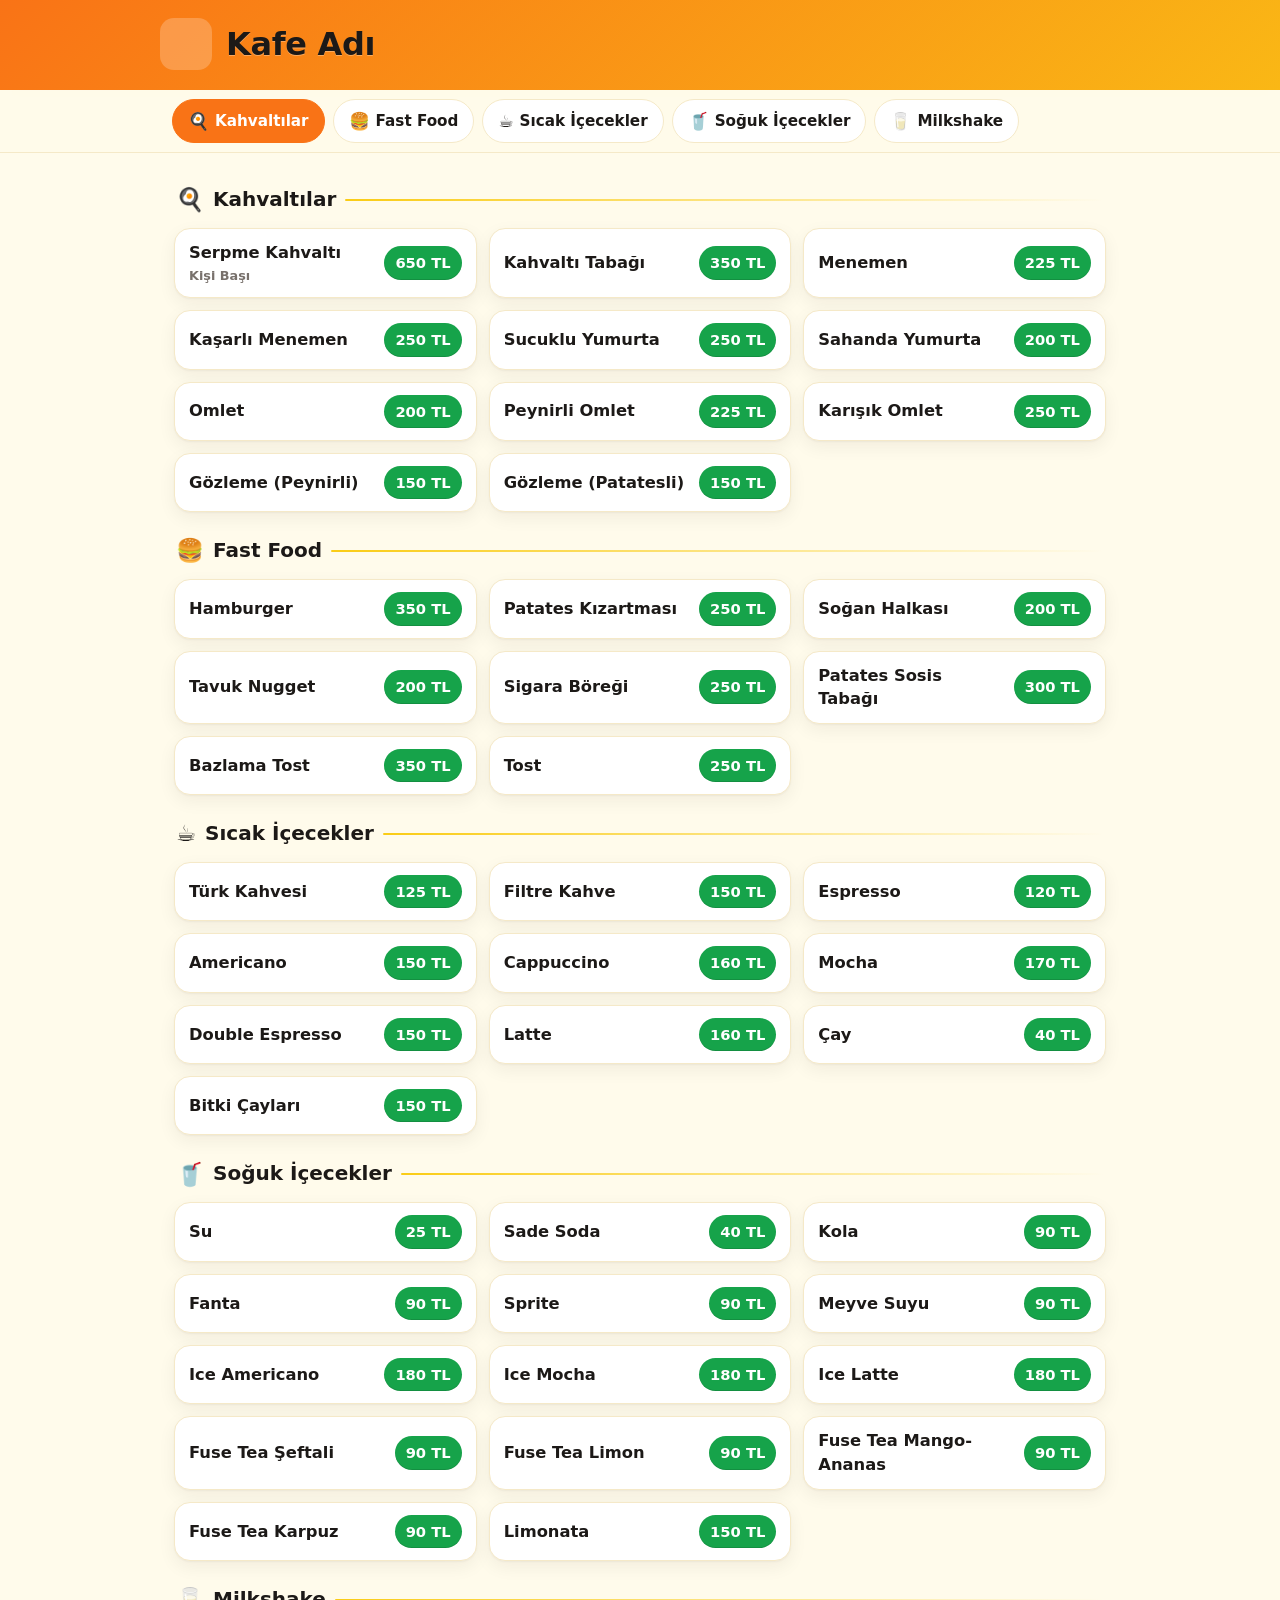
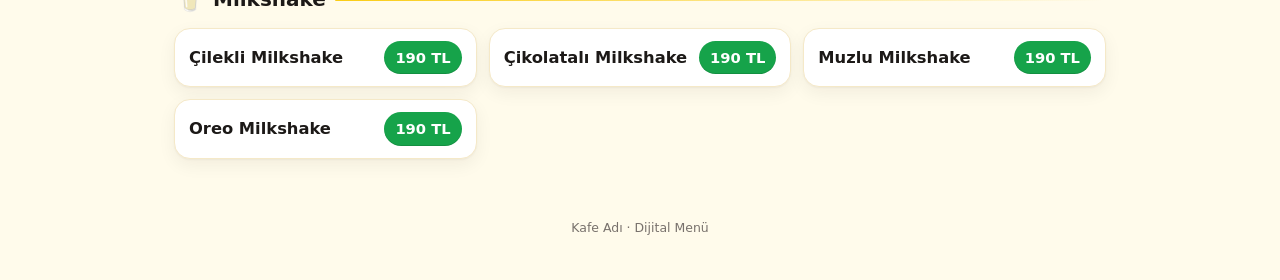
==== index.html @ d63bf1e2 "QR menü: statik müşteri menüsü + GitHub tabanlı admin editör Backend'siz, build'siz, runtime CDN'siz" ====
<!DOCTYPE html>
<html lang="tr">
<head>
  <meta charset="utf-8">
  <meta name="viewport" content="width=device-width, initial-scale=1, viewport-fit=cover">
  <meta name="theme-color" content="#F97316">
  <meta name="description" content="Dijital menü">
  <title>Menü</title>
  <link rel="stylesheet" href="css/style.css">
</head>
<body>
  <header class="site-header">
    <div class="header-inner">
      <div class="logo-box" id="logoBox" hidden></div>
      <h1 class="site-title" id="siteTitle">Menü</h1>
    </div>
  </header>

  <nav class="cat-nav" id="catNavWrap" aria-label="Menü kategorileri" hidden>
    <div class="cat-nav-inner" id="catNav"></div>
  </nav>

  <main class="menu" id="menuRoot">
    <p class="loading" id="loading" role="status" aria-live="polite">Menü yükleniyor…</p>
  </main>

  <div class="state-msg" id="errorState" role="status" aria-live="polite" hidden></div>

  <footer class="site-footer">
    <p id="footerNote"></p>
  </footer>

  <!--
    Çevrimdışı önyükleme (bootstrap) kopyası.
    index.html çift tıkla (file://) açıldığında tarayıcılar yerel menu.json fetch'ini
    güvenlikle engeller; menü yine de bu gömülü veriyle ANINDA render olur.
    Yayınlanan adreste (http/https) menu.js her zaman taze menu.json'ı çekip üzerine yazar,
    bu yüzden müşteri her zaman güncel menüyü görür. Bu blok yalnızca yerel önizleme içindir.
  -->
  <script type="application/json" id="menu-data">
{
  "restaurant": { "name": "Kafe Adı", "currency": "TL" },
  "categories": [
    {
      "id": "kahvaltilar", "name": "Kahvaltılar", "icon": "🍳",
      "items": [
        { "id": "serpme-kahvalti", "name": "Serpme Kahvaltı", "price": 650, "note": "Kişi Başı", "image": null, "available": true },
        { "id": "kahvalti-tabagi", "name": "Kahvaltı Tabağı", "price": 350, "note": "", "image": null, "available": true },
        { "id": "menemen", "name": "Menemen", "price": 225, "note": "", "image": null, "available": true },
        { "id": "kasarli-menemen", "name": "Kaşarlı Menemen", "price": 250, "note": "", "image": null, "available": true },
        { "id": "sucuklu-yumurta", "name": "Sucuklu Yumurta", "price": 250, "note": "", "image": null, "available": true },
        { "id": "sahanda-yumurta", "name": "Sahanda Yumurta", "price": 200, "note": "", "image": null, "available": true },
        { "id": "omlet", "name": "Omlet", "price": 200, "note": "", "image": null, "available": true },
        { "id": "peynirli-omlet", "name": "Peynirli Omlet", "price": 225, "note": "", "image": null, "available": true },
        { "id": "karisik-omlet", "name": "Karışık Omlet", "price": 250, "note": "", "image": null, "available": true },
        { "id": "gozleme-peynirli", "name": "Gözleme (Peynirli)", "price": 150, "note": "", "image": null, "available": true },
        { "id": "gozleme-patatesli", "name": "Gözleme (Patatesli)", "price": 150, "note": "", "image": null, "available": true }
      ]
    },
    {
      "id": "fast-food", "name": "Fast Food", "icon": "🍔",
      "items": [
        { "id": "hamburger", "name": "Hamburger", "price": 350, "note": "", "image": null, "available": true },
        { "id": "patates-kizartmasi", "name": "Patates Kızartması", "price": 250, "note": "", "image": null, "available": true },
        { "id": "sogan-halkasi", "name": "Soğan Halkası", "price": 200, "note": "", "image": null, "available": true },
        { "id": "tavuk-nugget", "name": "Tavuk Nugget", "price": 200, "note": "", "image": null, "available": true },
        { "id": "sigara-boregi", "name": "Sigara Böreği", "price": 250, "note": "", "image": null, "available": true },
        { "id": "patates-sosis-tabagi", "name": "Patates Sosis Tabağı", "price": 300, "note": "", "image": null, "available": true },
        { "id": "bazlama-tost", "name": "Bazlama Tost", "price": 350, "note": "", "image": null, "available": true },
        { "id": "tost", "name": "Tost", "price": 250, "note": "", "image": null, "available": true }
      ]
    },
    {
      "id": "sicak-icecekler", "name": "Sıcak İçecekler", "icon": "☕",
      "items": [
        { "id": "turk-kahvesi", "name": "Türk Kahvesi", "price": 125, "note": "", "image": null, "available": true },
        { "id": "filtre-kahve", "name": "Filtre Kahve", "price": 150, "note": "", "image": null, "available": true },
        { "id": "espresso", "name": "Espresso", "price": 120, "note": "", "image": null, "available": true },
        { "id": "americano", "name": "Americano", "price": 150, "note": "", "image": null, "available": true },
        { "id": "cappuccino", "name": "Cappuccino", "price": 160, "note": "", "image": null, "available": true },
        { "id": "mocha", "name": "Mocha", "price": 170, "note": "", "image": null, "available": true },
        { "id": "double-espresso", "name": "Double Espresso", "price": 150, "note": "", "image": null, "available": true },
        { "id": "latte", "name": "Latte", "price": 160, "note": "", "image": null, "available": true },
        { "id": "cay", "name": "Çay", "price": 40, "note": "", "image": null, "available": true },
        { "id": "bitki-caylari", "name": "Bitki Çayları", "price": 150, "note": "", "image": null, "available": true }
      ]
    },
    {
      "id": "soguk-icecekler", "name": "Soğuk İçecekler", "icon": "🥤",
      "items": [
        { "id": "su", "name": "Su", "price": 25, "note": "", "image": null, "available": true },
        { "id": "sade-soda", "name": "Sade Soda", "price": 40, "note": "", "image": null, "available": true },
        { "id": "kola", "name": "Kola", "price": 90, "note": "", "image": null, "available": true },
        { "id": "fanta", "name": "Fanta", "price": 90, "note": "", "image": null, "available": true },
        { "id": "sprite", "name": "Sprite", "price": 90, "note": "", "image": null, "available": true },
        { "id": "meyve-suyu", "name": "Meyve Suyu", "price": 90, "note": "", "image": null, "available": true },
        { "id": "ice-americano", "name": "Ice Americano", "price": 180, "note": "", "image": null, "available": true },
        { "id": "ice-mocha", "name": "Ice Mocha", "price": 180, "note": "", "image": null, "available": true },
        { "id": "ice-latte", "name": "Ice Latte", "price": 180, "note": "", "image": null, "available": true },
        { "id": "fuse-tea-seftali", "name": "Fuse Tea Şeftali", "price": 90, "note": "", "image": null, "available": true },
        { "id": "fuse-tea-limon", "name": "Fuse Tea Limon", "price": 90, "note": "", "image": null, "available": true },
        { "id": "fuse-tea-mango-ananas", "name": "Fuse Tea Mango-Ananas", "price": 90, "note": "", "image": null, "available": true },
        { "id": "fuse-tea-karpuz", "name": "Fuse Tea Karpuz", "price": 90, "note": "", "image": null, "available": true },
        { "id": "limonata", "name": "Limonata", "price": 150, "note": "", "image": null, "available": true }
      ]
    },
    {
      "id": "milkshake", "name": "Milkshake", "icon": "🥛",
      "items": [
        { "id": "cilekli-milkshake", "name": "Çilekli Milkshake", "price": 190, "note": "", "image": null, "available": true },
        { "id": "cikolatali-milkshake", "name": "Çikolatalı Milkshake", "price": 190, "note": "", "image": null, "available": true },
        { "id": "muzlu-milkshake", "name": "Muzlu Milkshake", "price": 190, "note": "", "image": null, "available": true },
        { "id": "oreo-milkshake", "name": "Oreo Milkshake", "price": 190, "note": "", "image": null, "available": true }
      ]
    }
  ]
}
  </script>

  <!-- type="module" YOK: file:// altında modüller CORS ile bloklanır; klasik script çift tıklamada çalışır. -->
  <script src="js/menu.js"></script>
</body>
</html>
---- css/style.css ----
/* ============================================================
   QR Menü — ortak stiller
   Palet ve fontlar tek yerden (custom property) değiştirilir.
   Müşteri menüsü (index.html) + admin editörü (admin.html)
   ============================================================ */

:root {
  /* Renkler — CLAUDE_DESIGN_BRIEF paletine sadık */
  --bg:        #FFFBEB; /* sıcak kırık beyaz arka plan */
  --surface:   #FFFFFF; /* kart yüzeyi */
  --primary:   #F97316; /* turuncu — başlık/aksan/aktif sekme */
  --primary-d: #EA580C; /* turuncu koyu — hover/aktif */
  --accent:    #FACC15; /* sarı — vurgu, ince detay */
  --price:     #16A34A; /* yeşil — fiyat rozeti */
  --price-d:   #15803D; /* yeşil koyu */
  --text:      #1C1917; /* koyu metin */
  --muted:     #78716C; /* not / ikincil metin */
  --border:    #F5E9C8; /* yumuşak ayraç */

  /* Tipografi — harici font dosyası şart değil; istenirse buradan değişir */
  --font: "Nunito", "Poppins", "Segoe UI", system-ui, -apple-system,
          "Helvetica Neue", Arial, sans-serif;

  /* Ölçüler */
  --maxw: 960px;
  --radius: 16px;
  --radius-sm: 10px;
  --shadow: 0 1px 2px rgba(28, 25, 23, .04), 0 6px 18px rgba(28, 25, 23, .06);
  --nav-h: 60px; /* sticky nav yüksekliği — JS güncelleyebilir */
}

* { box-sizing: border-box; }

html { -webkit-text-size-adjust: 100%; }

body {
  margin: 0;
  font-family: var(--font);
  color: var(--text);
  background: var(--bg);
  line-height: 1.45;
  -webkit-font-smoothing: antialiased;
  text-rendering: optimizeLegibility;
}

img { max-width: 100%; display: block; }

button { font-family: inherit; }

/* ============================================================
   MÜŞTERİ MENÜSÜ (index.html)
   ============================================================ */

/* Header — yumuşak turuncu→sarı gradient */
.site-header {
  background: linear-gradient(135deg, var(--primary) 0%, var(--accent) 130%);
  /* Koyu metin: sarıya kayan gradient üzerinde AA kontrastını sağlar (brief: metni koyu tut). */
  color: var(--text);
  padding: 18px 16px 20px;
}
.header-inner {
  max-width: var(--maxw);
  margin: 0 auto;
  display: flex;
  align-items: center;
  gap: 14px;
}
.logo-box {
  width: 52px;
  height: 52px;
  border-radius: 14px;
  background: rgba(255, 255, 255, .22);
  flex: 0 0 auto;
  overflow: hidden;
  display: grid;
  place-items: center;
}
.logo-box img { width: 100%; height: 100%; object-fit: cover; }
.site-title {
  margin: 0;
  font-size: clamp(1.45rem, 5vw, 2rem);
  font-weight: 800;
  letter-spacing: -.01em;
  text-shadow: 0 1px 0 rgba(255, 255, 255, .3);
}

/* Sticky kategori navigasyonu */
.cat-nav {
  position: sticky;
  top: 0;
  z-index: 20;
  background: rgba(255, 251, 235, .92);
  backdrop-filter: saturate(160%) blur(8px);
  -webkit-backdrop-filter: saturate(160%) blur(8px);
  border-bottom: 1px solid var(--border);
}
.cat-nav-inner {
  max-width: var(--maxw);
  margin: 0 auto;
  display: flex;
  gap: 8px;
  overflow-x: auto;
  scrollbar-width: none;
  padding: 9px 12px;
  scroll-behavior: smooth;
}
.cat-nav-inner::-webkit-scrollbar { display: none; }
.cat-tab {
  flex: 0 0 auto;
  display: inline-flex;
  align-items: center;
  gap: 6px;
  min-height: 44px;            /* dokunma hedefi ≥44px */
  padding: 8px 15px;
  border: 1.5px solid var(--border);
  border-radius: 999px;
  background: var(--surface);
  color: var(--text);
  font-size: .95rem;
  font-weight: 700;
  white-space: nowrap;
  cursor: pointer;
  transition: background .15s ease, color .15s ease, border-color .15s ease;
}
.cat-tab:hover { border-color: var(--primary); }
.cat-tab.active {
  background: var(--primary);
  border-color: var(--primary);
  color: #fff;
}
.cat-tab .tab-icon { font-size: 1.05rem; line-height: 1; }

/* Menü gövdesi */
.menu {
  max-width: var(--maxw);
  margin: 0 auto;
  padding: 8px 14px 40px;
}

.category {
  scroll-margin-top: calc(var(--nav-h) + 8px); /* sticky nav altında kalmasın */
  padding-top: 18px;
}
.category-title {
  display: flex;
  align-items: center;
  gap: 9px;
  margin: 6px 2px 14px;
  font-size: 1.25rem;
  font-weight: 800;
  color: var(--text);
}
.category-title .cat-icon { font-size: 1.4rem; line-height: 1; }
.category-title::after {
  content: "";
  flex: 1;
  height: 2px;
  border-radius: 2px;
  background: linear-gradient(90deg, var(--accent), transparent);
}

/* Ürün grid'i: mobil 1, ≥640 2, ≥1024 3 sütun */
.items-grid {
  display: grid;
  grid-template-columns: 1fr;
  gap: 12px;
}
@media (min-width: 640px) {
  .items-grid { grid-template-columns: repeat(2, 1fr); }
}
@media (min-width: 1024px) {
  .items-grid { grid-template-columns: repeat(3, 1fr); }
}

/* Ürün kartı */
.item-card {
  display: flex;
  align-items: stretch;
  gap: 12px;
  background: var(--surface);
  border: 1px solid var(--border);
  border-radius: var(--radius);
  box-shadow: var(--shadow);
  padding: 12px 14px;
  transition: transform .12s ease, box-shadow .12s ease;
}
@media (hover: hover) {
  .item-card:hover {
    transform: translateY(-2px);
    box-shadow: 0 2px 4px rgba(28, 25, 23, .05), 0 12px 26px rgba(28, 25, 23, .09);
  }
}
.item-thumb {
  flex: 0 0 auto;
  width: 76px;
  height: 76px;
  border-radius: var(--radius-sm);
  object-fit: cover;
  background: var(--border);
  align-self: center;
}
.item-main {
  flex: 1 1 auto;
  min-width: 0;
  display: flex;
  align-items: center;
  justify-content: space-between;
  gap: 10px;
}
.item-text { min-width: 0; }
.item-name {
  margin: 0;
  font-size: 1.02rem;
  font-weight: 700;
  color: var(--text);
  overflow-wrap: anywhere;
}
.item-note {
  margin: 2px 0 0;
  font-size: .8rem;
  color: var(--muted);
  font-weight: 600;
}
.price-badge {
  flex: 0 0 auto;
  align-self: center;
  background: var(--price);
  color: #fff;
  font-weight: 800;
  font-size: .92rem;
  padding: 6px 11px;
  border-radius: 999px;
  white-space: nowrap;
  box-shadow: inset 0 -1px 0 rgba(0, 0, 0, .12);
}

/* Durum mesajları (yükleniyor / hata / boş) */
.loading,
.state-msg {
  max-width: var(--maxw);
  margin: 48px auto;
  padding: 0 24px;
  text-align: center;
  color: var(--muted);
  font-weight: 600;
}
.state-msg {
  font-size: 1.05rem;
}
.state-msg .state-emoji { display: block; font-size: 2.4rem; margin-bottom: 8px; }
.state-msg .retry-btn {
  margin-top: 16px;
  min-height: 44px;
  padding: 0 20px;
  border: none;
  border-radius: 999px;
  background: var(--primary);
  color: #fff;
  font-weight: 700;
  cursor: pointer;
}

.site-footer {
  max-width: var(--maxw);
  margin: 0 auto;
  padding: 8px 16px 30px;
  text-align: center;
  color: var(--muted);
  font-size: .78rem;
}

/* ============================================================
   ADMIN EDİTÖRÜ (admin.html)
   ============================================================ */

body.admin {
  background: #FAFAF8;
}
.admin-header {
  position: sticky;
  top: 0;
  z-index: 30;
  display: flex;
  align-items: center;
  justify-content: space-between;
  gap: 12px;
  padding: 12px 16px;
  background: linear-gradient(135deg, var(--primary) 0%, var(--primary-d) 100%);
  color: #fff;
}
.admin-header h1 { margin: 0; font-size: 1.2rem; font-weight: 800; }
.admin-actions { display: flex; gap: 8px; }

.admin-main {
  max-width: 820px;
  margin: 0 auto;
  padding: 18px 14px 80px;
}

.panel {
  background: var(--surface);
  border: 1px solid #ECECE6;
  border-radius: 14px;
  box-shadow: 0 1px 2px rgba(0, 0, 0, .03);
  padding: 16px;
  margin-bottom: 16px;
}
.panel h2 { margin: 0 0 12px; font-size: 1.05rem; font-weight: 800; }
.panel .hint {
  font-size: .82rem;
  color: var(--muted);
  margin: 6px 0 0;
}
.panel .warn {
  font-size: .82rem;
  color: #92400E;
  background: #FEF3C7;
  border: 1px solid #FDE68A;
  border-radius: 8px;
  padding: 8px 10px;
  margin: 10px 0 0;
}

.field { margin-bottom: 12px; }
.field label {
  display: block;
  font-size: .82rem;
  font-weight: 700;
  color: var(--muted);
  margin-bottom: 5px;
}
.input,
.field input,
.field textarea {
  width: 100%;
  font: inherit;
  color: var(--text);
  background: #fff;
  border: 1.5px solid #E2E0D8;
  border-radius: 9px;
  padding: 9px 11px;
  min-height: 42px;
}
.input:focus,
.field input:focus,
.field textarea:focus {
  outline: none;
  border-color: var(--primary);
  box-shadow: 0 0 0 3px rgba(249, 115, 22, .15);
}
.field-row { display: flex; gap: 10px; flex-wrap: wrap; }
.field-row .field { flex: 1 1 140px; margin-bottom: 0; }

/* Butonlar */
.btn {
  display: inline-flex;
  align-items: center;
  justify-content: center;
  gap: 6px;
  min-height: 44px;
  padding: 0 18px;
  border-radius: 10px;
  border: 1.5px solid transparent;
  font-weight: 700;
  font-size: .95rem;
  cursor: pointer;
  transition: background .15s ease, opacity .15s ease;
}
.btn:disabled { opacity: .55; cursor: not-allowed; }
.btn-primary { background: var(--primary); color: #fff; }
.btn-primary:hover:not(:disabled) { background: var(--primary-d); }
.btn-ghost { background: rgba(255, 255, 255, .18); color: #fff; border-color: rgba(255, 255, 255, .45); }
.btn-ghost:hover:not(:disabled) { background: rgba(255, 255, 255, .3); }
.btn-outline { background: #fff; color: var(--text); border-color: #E2E0D8; }
.btn-outline:hover:not(:disabled) { border-color: var(--primary); color: var(--primary-d); }
.btn-block { width: 100%; }
.btn-sm { min-height: 44px; padding: 0 12px; font-size: .85rem; }
.btn-danger { background: #fff; color: #B91C1C; border-color: #FCA5A5; }
.btn-danger:hover:not(:disabled) { background: #FEF2F2; }

/* Bağlantı durum satırı */
.conn-status {
  font-size: .85rem;
  font-weight: 700;
  margin-top: 10px;
  min-height: 1.2em;
}
.conn-status.ok { color: var(--price-d); }
.conn-status.err { color: #B91C1C; }
.conn-status.info { color: var(--muted); }

/* Restoran satırı */
.restaurant-row .field-row { align-items: flex-end; }

/* Kategori bloğu */
.cat-block {
  background: var(--surface);
  border: 1px solid #ECECE6;
  border-radius: 14px;
  box-shadow: 0 1px 2px rgba(0, 0, 0, .03);
  margin-bottom: 16px;
  overflow: hidden;
}
.cat-head {
  display: flex;
  align-items: center;
  gap: 8px;
  padding: 10px 12px;
  background: #FFF7E6;
  border-bottom: 1px solid var(--border);
}
.cat-head .cat-icon-input {
  width: 52px;
  text-align: center;
  flex: 0 0 auto;
}
.cat-head .cat-name-input { flex: 1 1 auto; font-weight: 700; }
.cat-head .cat-tools { display: flex; gap: 4px; flex: 0 0 auto; }

.icon-btn {
  width: 36px;
  height: 36px;
  display: inline-flex;
  align-items: center;
  justify-content: center;
  border: 1.5px solid #E2E0D8;
  background: #fff;
  border-radius: 8px;
  cursor: pointer;
  font-size: 1rem;
  line-height: 1;
  color: var(--text);
}
.icon-btn:hover { border-color: var(--primary); }
.icon-btn:disabled { opacity: .35; cursor: not-allowed; }
.icon-btn.danger { color: #B91C1C; border-color: #FCA5A5; }

/* Ürün satırı */
.item-list { padding: 6px 10px 12px; }
.item-row {
  display: grid;
  grid-template-columns: auto 56px 1fr auto;
  align-items: center;
  gap: 8px;
  padding: 10px 4px;
  border-bottom: 1px dashed #EFEDE5;
}
.item-row:last-child { border-bottom: none; }
.item-row.unavailable { opacity: .55; }

.item-row .item-fields {
  grid-column: 3 / 4;
  display: flex;
  flex-direction: column;
  gap: 6px;
  min-width: 0;
}
.item-row .name-price { display: flex; gap: 6px; }
.item-row .name-price .name-in { flex: 1 1 auto; min-width: 0; }
.item-row .name-price .price-in { width: 92px; flex: 0 0 auto; }
.item-row .note-in { width: 100%; }
.item-row .row-tools { display: flex; gap: 4px; align-items: center; }

/* Görsel hücresi */
.thumb-cell { width: 56px; flex: 0 0 auto; }
.thumb-cell .thumb-box {
  width: 56px;
  height: 56px;
  padding: 0;                 /* <button> reset */
  font-family: inherit;
  border-radius: 8px;
  border: 1.5px dashed #D6D3CB;
  background: #fff;
  display: grid;
  place-items: center;
  overflow: hidden;
  cursor: pointer;
  color: var(--muted);
  font-size: 1.3rem;
}
.thumb-cell .thumb-box:hover { border-color: var(--primary); }
.thumb-cell .thumb-box:focus-visible {
  outline: none;
  border-color: var(--primary);
  box-shadow: 0 0 0 3px rgba(249, 115, 22, .25);
}
.thumb-cell .thumb-box img { width: 100%; height: 100%; object-fit: cover; }
.thumb-cell .thumb-remove {
  display: block;
  width: 100%;
  margin-top: 3px;
  min-height: 36px;           /* dokunulabilir hedef */
  padding: 4px;
  font-size: .72rem;
  border: none;
  background: none;
  color: #B91C1C;
  cursor: pointer;
}

/* available toggle (switch) */
.switch { position: relative; display: inline-block; width: 40px; height: 24px; flex: 0 0 auto; }
.switch input { opacity: 0; width: 0; height: 0; }
.switch .slider {
  position: absolute;
  inset: 0;
  background: #CBD5C0;
  border-radius: 999px;
  transition: background .15s ease;
}
.switch .slider::before {
  content: "";
  position: absolute;
  height: 18px; width: 18px;
  left: 3px; top: 3px;
  background: #fff;
  border-radius: 50%;
  transition: transform .15s ease;
  box-shadow: 0 1px 2px rgba(0, 0, 0, .25);
}
.switch input:checked + .slider { background: var(--price); }
.switch input:checked + .slider::before { transform: translateX(16px); }

.add-item-row { padding: 6px 4px 2px; }

.editor-foot { margin-top: 4px; }

/* Toast bildirimi */
.toast {
  position: fixed;
  left: 50%;
  bottom: 22px;
  transform: translateX(-50%);
  max-width: 90vw;
  padding: 12px 18px;
  border-radius: 12px;
  color: #fff;
  font-weight: 700;
  box-shadow: 0 8px 30px rgba(0, 0, 0, .25);
  z-index: 50;
}
.toast.ok { background: var(--price-d); }
.toast.err { background: #B91C1C; }
.toast.info { background: #44403C; }

/* Tam ekran yükleme örtüsü */
.overlay {
  position: fixed;
  inset: 0;
  background: rgba(255, 255, 255, .6);
  backdrop-filter: blur(2px);
  display: grid;
  place-items: center;
  z-index: 40;
  font-weight: 800;
  color: var(--primary-d);
}

@media (max-width: 520px) {
  .item-row { grid-template-columns: auto 50px 1fr; }
  .item-row .row-tools { grid-column: 1 / -1; justify-content: flex-end; }
  .thumb-cell, .thumb-cell .thumb-box { width: 50px; }
  .thumb-cell .thumb-box { height: 50px; }
}

/* Çok dar telefonda ad ve fiyatı alt alta diz (ad alanı sıkışmasın). */
@media (max-width: 400px) {
  .item-row .name-price { flex-direction: column; }
  .item-row .name-price .price-in { width: 100%; }
}
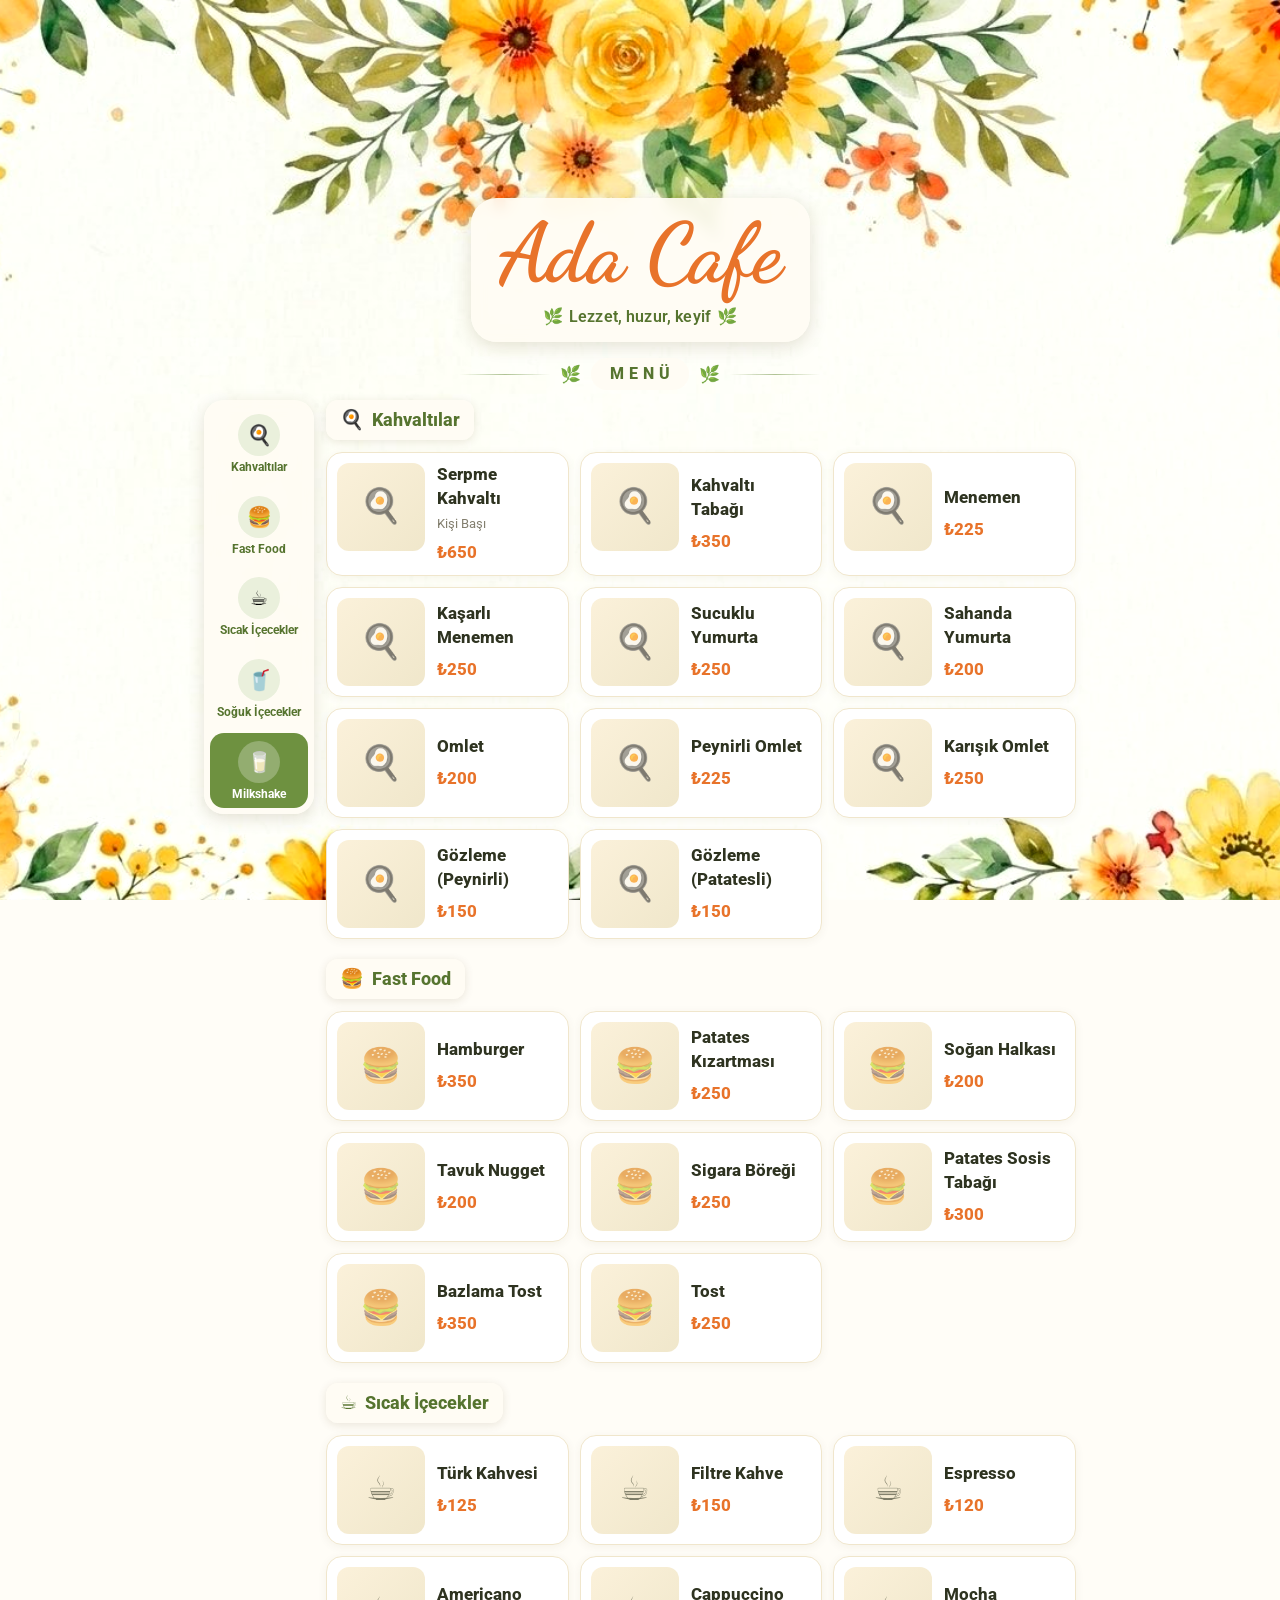
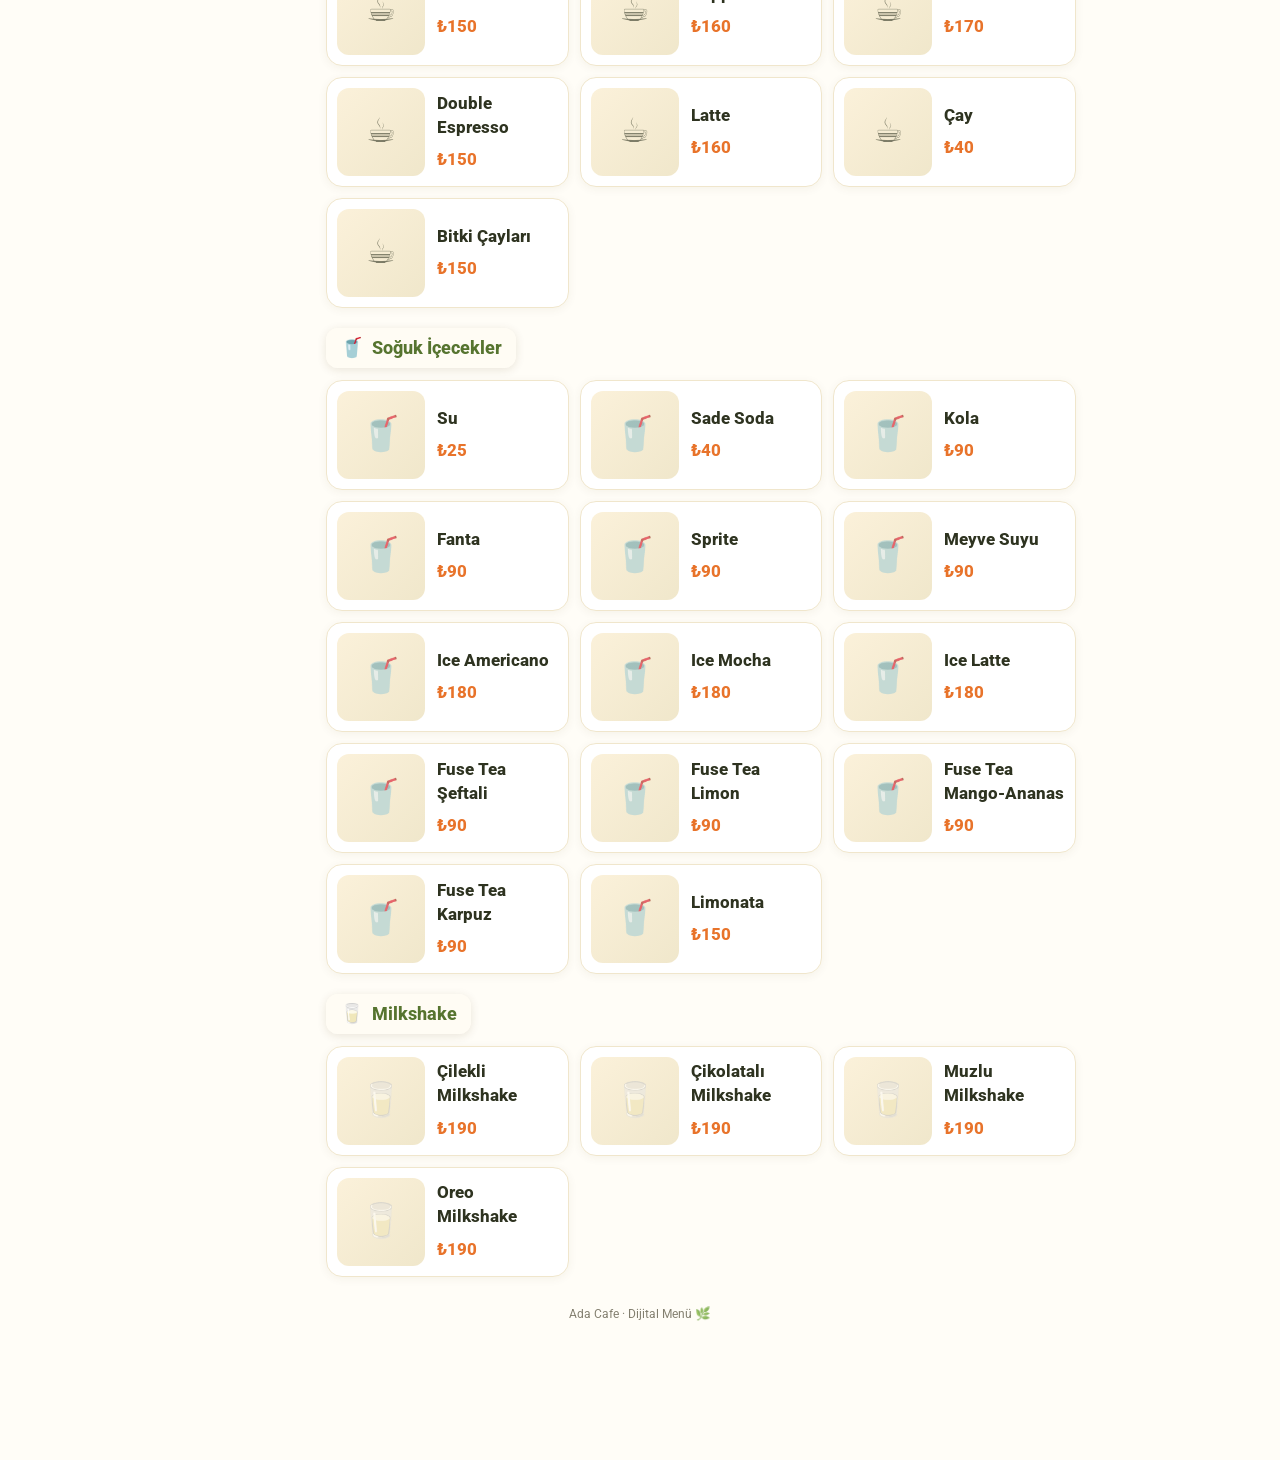
==== commit 5095b28f: "Ada Cafe yeniden tasarım + görsel optimizasyonu - Müşteri menüsü: dikey kategori şeridi, görsel-soll" ====
--- a/index.html
+++ b/index.html
@@ -3,32 +3,40 @@
 <head>
   <meta charset="utf-8">
   <meta name="viewport" content="width=device-width, initial-scale=1, viewport-fit=cover">
-  <meta name="theme-color" content="#F97316">
-  <meta name="description" content="Dijital menü">
-  <title>Menü</title>
+  <meta name="theme-color" content="#E8732A">
+  <meta name="description" content="Ada Cafe dijital menü">
+  <title>Ada Cafe — Menü</title>
   <link rel="stylesheet" href="css/style.css">
 </head>
 <body>
-  <header class="site-header">
-    <div class="header-inner">
-      <div class="logo-box" id="logoBox" hidden></div>
-      <h1 class="site-title" id="siteTitle">Menü</h1>
+  <!-- Sabit sulu boya çiçek çerçevesi (bg-phone / bg-hd CSS'te seçilir) -->
+  <div class="bg-frame" aria-hidden="true"></div>
+
+  <div class="app">
+    <header class="site-header">
+      <h1 class="brand" id="siteTitle">Ada Cafe</h1>
+      <p class="tagline" id="tagline"><span class="leaf">🌿</span>Lezzet, huzur, keyif<span class="leaf">🌿</span></p>
+    </header>
+
+    <div class="menu-divider" aria-hidden="true">
+      <span class="leaf">🌿</span>
+      <span class="menu-word">MENÜ</span>
+      <span class="leaf">🌿</span>
     </div>
-  </header>
 
-  <nav class="cat-nav" id="catNavWrap" aria-label="Menü kategorileri" hidden>
-    <div class="cat-nav-inner" id="catNav"></div>
-  </nav>
+    <div class="menu-body">
+      <nav class="cat-rail" id="catNav" aria-label="Menü kategorileri"></nav>
+      <main class="menu-content" id="menuRoot">
+        <p class="loading" id="loading" role="status" aria-live="polite">Menü yükleniyor…</p>
+      </main>
+    </div>
 
-  <main class="menu" id="menuRoot">
-    <p class="loading" id="loading" role="status" aria-live="polite">Menü yükleniyor…</p>
-  </main>
+    <div class="state-msg" id="errorState" role="status" aria-live="polite" hidden></div>
 
-  <div class="state-msg" id="errorState" role="status" aria-live="polite" hidden></div>
-
-  <footer class="site-footer">
-    <p id="footerNote"></p>
-  </footer>
+    <footer class="site-footer">
+      <p id="footerNote"></p>
+    </footer>
+  </div>
 
   <!--
     Çevrimdışı önyükleme (bootstrap) kopyası.
@@ -39,7 +47,7 @@
   -->
   <script type="application/json" id="menu-data">
 {
-  "restaurant": { "name": "Kafe Adı", "currency": "TL" },
+  "restaurant": { "name": "Ada Cafe", "currency": "TL", "tagline": "Lezzet, huzur, keyif" },
   "categories": [
     {
       "id": "kahvaltilar", "name": "Kahvaltılar", "icon": "🍳",
--- a/css/style.css
+++ b/css/style.css
@@ -1,38 +1,60 @@
 /* ============================================================
-   QR Menü — ortak stiller
-   Palet ve fontlar tek yerden (custom property) değiştirilir.
+   Ada Cafe — QR Menü ortak stiller
+   Palet, fontlar ve ölçüler tek yerden (custom property) değişir.
    Müşteri menüsü (index.html) + admin editörü (admin.html)
    ============================================================ */
 
+/* Self-host fontlar (CDN yok, aynı-origin statik dosya) */
+@font-face {
+  font-family: "Roboto";
+  src: url("../fonts/Roboto.ttf") format("truetype");
+  font-weight: 100 900;
+  font-stretch: 75% 125%;
+  font-display: swap;
+}
+@font-face {
+  font-family: "Dancing Script";
+  src: url("../fonts/DancingScript.ttf") format("truetype");
+  font-weight: 400 700;
+  font-display: swap;
+}
+
 :root {
-  /* Renkler — CLAUDE_DESIGN_BRIEF paletine sadık */
-  --bg:        #FFFBEB; /* sıcak kırık beyaz arka plan */
+  /* Renkler */
+  --bg:        #FFFDF7; /* sayfa arka planı (görsel yüklenene kadar) */
+  --sheet:     #FFFDF6;
   --surface:   #FFFFFF; /* kart yüzeyi */
-  --primary:   #F97316; /* turuncu — başlık/aksan/aktif sekme */
-  --primary-d: #EA580C; /* turuncu koyu — hover/aktif */
-  --accent:    #FACC15; /* sarı — vurgu, ince detay */
-  --price:     #16A34A; /* yeşil — fiyat rozeti */
-  --price-d:   #15803D; /* yeşil koyu */
-  --text:      #1C1917; /* koyu metin */
-  --muted:     #78716C; /* not / ikincil metin */
-  --border:    #F5E9C8; /* yumuşak ayraç */
-
-  /* Tipografi — harici font dosyası şart değil; istenirse buradan değişir */
-  --font: "Nunito", "Poppins", "Segoe UI", system-ui, -apple-system,
-          "Helvetica Neue", Arial, sans-serif;
+  --cream:     #FFF6E0;
+  --primary:   #E8732A; /* turuncu — marka, fiyat */
+  --primary-d: #D45F18;
+  --accent:    #F6B45A;
+  --green:     #6E9140; /* yeşil — sidebar aktif, ayraç */
+  --green-d:   #56742F;
+  --green-soft:#EAF0DC;
+  --price:     #16A34A; /* admin switch yeşili */
+  --price-d:   #15803D;
+  --text:      #2E3320; /* koyu zeytin metin */
+  --muted:     #837F6F;
+  --border:    #F0E6CC;
+
+  /* Tipografi — gövde Roboto, marka başlığı Pacifico (script) */
+  --font: "Roboto", system-ui, -apple-system, "Segoe UI", "Helvetica Neue", Arial, sans-serif;
+  --font-script: "Dancing Script", "Brush Script MT", cursive;
+
+  /* Çiçek çerçevesinin içerik için bıraktığı güvenli kenar boşlukları */
+  --frame-top: 104px;
+  --frame-bottom: 84px;
+  --frame-side: 18px;
 
   /* Ölçüler */
-  --maxw: 960px;
+  --maxw: 780px;
   --radius: 16px;
-  --radius-sm: 10px;
-  --shadow: 0 1px 2px rgba(28, 25, 23, .04), 0 6px 18px rgba(28, 25, 23, .06);
-  --nav-h: 60px; /* sticky nav yüksekliği — JS güncelleyebilir */
+  --radius-sm: 12px;
+  --shadow: 0 2px 10px rgba(80, 60, 20, .06);
 }
 
 * { box-sizing: border-box; }
-
 html { -webkit-text-size-adjust: 100%; }
-
 body {
   margin: 0;
   font-family: var(--font);
@@ -42,240 +64,271 @@
   -webkit-font-smoothing: antialiased;
   text-rendering: optimizeLegibility;
 }
-
 img { max-width: 100%; display: block; }
-
 button { font-family: inherit; }
 
 /* ============================================================
    MÜŞTERİ MENÜSÜ (index.html)
    ============================================================ */
 
-/* Header — yumuşak turuncu→sarı gradient */
-.site-header {
-  background: linear-gradient(135deg, var(--primary) 0%, var(--accent) 130%);
-  /* Koyu metin: sarıya kayan gradient üzerinde AA kontrastını sağlar (brief: metni koyu tut). */
-  color: var(--text);
-  padding: 18px 16px 20px;
-}
-.header-inner {
+/* Sabit sulu boya çiçek çerçevesi — telefonda bg-phone, PC'de bg-hd */
+.bg-frame {
+  position: fixed;
+  inset: 0;
+  z-index: -1;
+  background-color: var(--bg);
+  background-image: url("../bg-phone.jpg");
+  background-size: cover;
+  background-position: center center;
+  background-repeat: no-repeat;
+  /* Çiçekler canlı/doygun kalsın (soluklaşmasın); okunabilirliği öndeki paneller sağlar */
+  filter: saturate(1.12) contrast(1.04);
+}
+
+.app {
   max-width: var(--maxw);
   margin: 0 auto;
+  padding: var(--frame-top) var(--frame-side) var(--frame-bottom);
+}
+
+/* Header — marka + slogan (okunabilir panel) */
+.site-header {
+  width: fit-content;
+  max-width: 100%;
+  margin: 0 auto 6px;
+  text-align: center;
+  padding: 8px 28px 14px;
+  background: rgba(255, 252, 243, .9);
+  border-radius: 26px;
+  backdrop-filter: blur(7px);
+  -webkit-backdrop-filter: blur(7px);
+  box-shadow: 0 4px 18px rgba(80, 60, 20, .16);
+}
+.brand {
+  margin: 0;
+  font-family: var(--font-script);
+  font-weight: 700;
+  letter-spacing: 0;
+  color: var(--primary);
+  font-size: clamp(3.2rem, 15vw, 4.6rem);
+  line-height: 1.15;
+  text-shadow: 0 1px 1px rgba(255, 255, 255, .5);
+}
+.tagline {
+  margin: 3px 0 0;
+  font-weight: 600;
+  color: var(--green-d);
+  font-size: clamp(.9rem, 3.4vw, 1.02rem);
+  letter-spacing: .01em;
+}
+.tagline .leaf { color: var(--green); opacity: .85; margin: 0 6px; }
+
+/* MENÜ ayracı */
+.menu-divider {
   display: flex;
   align-items: center;
-  gap: 14px;
-}
-.logo-box {
-  width: 52px;
-  height: 52px;
+  justify-content: center;
+  gap: 10px;
+  margin: 16px 8px 10px;
+}
+.menu-divider::before,
+.menu-divider::after {
+  content: "";
+  height: 1px;
+  width: clamp(28px, 16vw, 90px);
+  background: linear-gradient(90deg, transparent, var(--green), transparent);
+  opacity: .55;
+}
+.menu-divider .leaf { color: var(--green); font-size: 1.05rem; opacity: .85; }
+.menu-divider .menu-word {
+  font-weight: 800;
+  letter-spacing: .3em;
+  padding: 4px 14px 4px calc(14px + .3em);
+  color: var(--green-d);
+  font-size: 1.02rem;
+  background: rgba(255, 252, 243, .9);
+  border-radius: 999px;
+  backdrop-filter: blur(4px);
+  -webkit-backdrop-filter: blur(4px);
+}
+
+/* Gövde: sol dikey kategori şeridi + içerik */
+.menu-body {
+  display: flex;
+  gap: 12px;
+  align-items: flex-start;
+}
+.cat-rail {
+  flex: 0 0 84px;
+  position: sticky;
+  top: calc(var(--frame-top) - 8px);
+  align-self: flex-start;
+  display: flex;
+  flex-direction: column;
+  gap: 6px;
+  max-height: calc(100vh - var(--frame-top));
+  overflow-y: auto;
+  scrollbar-width: none;
+  padding: 6px;
+  background: rgba(255, 252, 243, .9);
+  border-radius: 20px;
+  backdrop-filter: blur(7px);
+  -webkit-backdrop-filter: blur(7px);
+  box-shadow: 0 4px 16px rgba(80, 60, 20, .16);
+}
+.cat-rail::-webkit-scrollbar { display: none; }
+.cat-item {
+  display: flex;
+  flex-direction: column;
+  align-items: center;
+  gap: 5px;
+  min-height: 62px;
+  padding: 8px 4px;
+  border: none;
+  background: transparent;
   border-radius: 14px;
-  background: rgba(255, 255, 255, .22);
-  flex: 0 0 auto;
-  overflow: hidden;
-  display: grid;
-  place-items: center;
-}
-.logo-box img { width: 100%; height: 100%; object-fit: cover; }
-.site-title {
-  margin: 0;
-  font-size: clamp(1.45rem, 5vw, 2rem);
+  cursor: pointer;
+  transition: background .15s ease;
+}
+.cat-item .cat-ic {
+  width: 42px; height: 42px;
+  display: grid; place-items: center;
+  border-radius: 50%;
+  background: var(--green-soft);
+  font-size: 1.25rem;
+  transition: background .15s ease;
+}
+.cat-item .cat-lbl {
+  font-size: .72rem;
+  font-weight: 700;
+  line-height: 1.1;
+  text-align: center;
+  color: var(--green-d);
+  word-break: break-word;
+}
+.cat-item:hover .cat-ic { background: #DEE7CB; }
+.cat-item.active { background: var(--green); }
+.cat-item.active .cat-ic { background: rgba(255, 255, 255, .25); }
+.cat-item.active .cat-lbl { color: #fff; }
+
+.menu-content { flex: 1 1 auto; min-width: 0; display: flex; flex-direction: column; gap: 20px; }
+
+.category { scroll-margin-top: var(--frame-top); }
+.category-title {
+  margin: 0 0 12px;
+  width: fit-content;
+  max-width: 100%;
+  padding: 6px 14px;
   font-weight: 800;
-  letter-spacing: -.01em;
-  text-shadow: 0 1px 0 rgba(255, 255, 255, .3);
-}
-
-/* Sticky kategori navigasyonu */
-.cat-nav {
-  position: sticky;
-  top: 0;
-  z-index: 20;
-  background: rgba(255, 251, 235, .92);
-  backdrop-filter: saturate(160%) blur(8px);
-  -webkit-backdrop-filter: saturate(160%) blur(8px);
-  border-bottom: 1px solid var(--border);
-}
-.cat-nav-inner {
-  max-width: var(--maxw);
-  margin: 0 auto;
-  display: flex;
-  gap: 8px;
-  overflow-x: auto;
-  scrollbar-width: none;
-  padding: 9px 12px;
-  scroll-behavior: smooth;
-}
-.cat-nav-inner::-webkit-scrollbar { display: none; }
-.cat-tab {
-  flex: 0 0 auto;
-  display: inline-flex;
-  align-items: center;
-  gap: 6px;
-  min-height: 44px;            /* dokunma hedefi ≥44px */
-  padding: 8px 15px;
-  border: 1.5px solid var(--border);
-  border-radius: 999px;
-  background: var(--surface);
-  color: var(--text);
-  font-size: .95rem;
-  font-weight: 700;
-  white-space: nowrap;
-  cursor: pointer;
-  transition: background .15s ease, color .15s ease, border-color .15s ease;
-}
-.cat-tab:hover { border-color: var(--primary); }
-.cat-tab.active {
-  background: var(--primary);
-  border-color: var(--primary);
-  color: #fff;
-}
-.cat-tab .tab-icon { font-size: 1.05rem; line-height: 1; }
-
-/* Menü gövdesi */
-.menu {
-  max-width: var(--maxw);
-  margin: 0 auto;
-  padding: 8px 14px 40px;
-}
-
-.category {
-  scroll-margin-top: calc(var(--nav-h) + 8px); /* sticky nav altında kalmasın */
-  padding-top: 18px;
-}
-.category-title {
-  display: flex;
-  align-items: center;
-  gap: 9px;
-  margin: 6px 2px 14px;
-  font-size: 1.25rem;
-  font-weight: 800;
-  color: var(--text);
-}
-.category-title .cat-icon { font-size: 1.4rem; line-height: 1; }
-.category-title::after {
-  content: "";
-  flex: 1;
-  height: 2px;
-  border-radius: 2px;
-  background: linear-gradient(90deg, var(--accent), transparent);
-}
-
-/* Ürün grid'i: mobil 1, ≥640 2, ≥1024 3 sütun */
-.items-grid {
-  display: grid;
-  grid-template-columns: 1fr;
-  gap: 12px;
-}
-@media (min-width: 640px) {
-  .items-grid { grid-template-columns: repeat(2, 1fr); }
-}
-@media (min-width: 1024px) {
-  .items-grid { grid-template-columns: repeat(3, 1fr); }
-}
-
-/* Ürün kartı */
+  font-size: 1.12rem;
+  color: var(--green-d);
+  display: flex; align-items: center; gap: 8px;
+  background: rgba(255, 252, 243, .92);
+  border-radius: 12px;
+  backdrop-filter: blur(4px);
+  -webkit-backdrop-filter: blur(4px);
+  box-shadow: 0 2px 10px rgba(80, 60, 20, .12);
+}
+.category-title .cat-emoji { font-size: 1.2rem; }
+
+.items { display: grid; grid-template-columns: 1fr; gap: 11px; }
+
 .item-card {
   display: flex;
-  align-items: stretch;
   gap: 12px;
   background: var(--surface);
   border: 1px solid var(--border);
   border-radius: var(--radius);
   box-shadow: var(--shadow);
-  padding: 12px 14px;
+  padding: 10px;
   transition: transform .12s ease, box-shadow .12s ease;
 }
 @media (hover: hover) {
-  .item-card:hover {
-    transform: translateY(-2px);
-    box-shadow: 0 2px 4px rgba(28, 25, 23, .05), 0 12px 26px rgba(28, 25, 23, .09);
-  }
+  .item-card:hover { transform: translateY(-2px); box-shadow: 0 10px 24px rgba(80, 55, 15, .12); }
 }
 .item-thumb {
   flex: 0 0 auto;
-  width: 76px;
-  height: 76px;
-  border-radius: var(--radius-sm);
-  object-fit: cover;
-  background: var(--border);
-  align-self: center;
-}
-.item-main {
+  width: 88px; height: 88px;
+  border-radius: 12px;
+  overflow: hidden;
+  display: grid;
+  place-items: center;
+  background: linear-gradient(135deg, #FBF1DA, #F0E7CB);
+}
+.item-thumb img { width: 100%; height: 100%; object-fit: cover; }
+.item-thumb .ph { font-size: 2.1rem; opacity: .6; }
+.item-info {
   flex: 1 1 auto;
   min-width: 0;
   display: flex;
-  align-items: center;
-  justify-content: space-between;
-  gap: 10px;
-}
-.item-text { min-width: 0; }
+  flex-direction: column;
+  justify-content: center;
+  gap: 3px;
+}
 .item-name {
   margin: 0;
-  font-size: 1.02rem;
-  font-weight: 700;
+  font-weight: 800;
+  font-size: 1.04rem;
   color: var(--text);
   overflow-wrap: anywhere;
 }
-.item-note {
-  margin: 2px 0 0;
-  font-size: .8rem;
-  color: var(--muted);
-  font-weight: 600;
-}
-.price-badge {
-  flex: 0 0 auto;
-  align-self: center;
-  background: var(--price);
-  color: #fff;
+.item-note { margin: 0; font-size: .82rem; color: var(--muted); }
+.price {
+  margin-top: 4px;
   font-weight: 800;
-  font-size: .92rem;
-  padding: 6px 11px;
-  border-radius: 999px;
-  white-space: nowrap;
-  box-shadow: inset 0 -1px 0 rgba(0, 0, 0, .12);
-}
-
-/* Durum mesajları (yükleniyor / hata / boş) */
-.loading,
-.state-msg {
-  max-width: var(--maxw);
-  margin: 48px auto;
+  font-size: 1.08rem;
+  color: var(--primary);
+}
+
+/* Durum mesajları */
+.loading, .state-msg {
+  margin: 40px auto;
   padding: 0 24px;
   text-align: center;
   color: var(--muted);
   font-weight: 600;
 }
-.state-msg {
-  font-size: 1.05rem;
-}
+.state-msg { font-size: 1.02rem; }
 .state-msg .state-emoji { display: block; font-size: 2.4rem; margin-bottom: 8px; }
 .state-msg .retry-btn {
-  margin-top: 16px;
-  min-height: 44px;
-  padding: 0 20px;
-  border: none;
-  border-radius: 999px;
-  background: var(--primary);
-  color: #fff;
-  font-weight: 700;
-  cursor: pointer;
+  margin-top: 16px; min-height: 44px; padding: 0 20px;
+  border: none; border-radius: 999px;
+  background: var(--primary); color: #fff; font-weight: 700; cursor: pointer;
 }
 
 .site-footer {
-  max-width: var(--maxw);
-  margin: 0 auto;
-  padding: 8px 16px 30px;
   text-align: center;
   color: var(--muted);
   font-size: .78rem;
+  padding: 16px 16px 4px;
+}
+.site-footer .leaf { color: var(--green); opacity: .7; }
+
+/* ---- Responsive: tablet ---- */
+@media (min-width: 560px) {
+  .items { grid-template-columns: repeat(2, 1fr); }
+}
+/* ---- Responsive: PC (bg-hd çerçevesi) ---- */
+@media (min-width: 760px) {
+  :root {
+    --frame-top: 198px;
+    --frame-bottom: 120px;
+    --frame-side: 104px;
+  }
+  .bg-frame { background-image: url("../bg-hd.jpg"); }
+  .app { max-width: 1080px; }
+  .cat-rail { flex-basis: 110px; top: calc(var(--frame-top) - 24px); }
+  .brand { font-size: clamp(3.6rem, 7vw, 5.2rem); }
+}
+@media (min-width: 1040px) {
+  .items { grid-template-columns: repeat(3, 1fr); }
 }
 
 /* ============================================================
    ADMIN EDİTÖRÜ (admin.html)
    ============================================================ */
 
-body.admin {
-  background: #FAFAF8;
-}
+body.admin { background: #FAFAF8; }
 .admin-header {
   position: sticky;
   top: 0;
@@ -346,7 +399,7 @@
 .field textarea:focus {
   outline: none;
   border-color: var(--primary);
-  box-shadow: 0 0 0 3px rgba(249, 115, 22, .15);
+  box-shadow: 0 0 0 3px rgba(232, 115, 42, .15);
 }
 .field-row { display: flex; gap: 10px; flex-wrap: wrap; }
 .field-row .field { flex: 1 1 140px; margin-bottom: 0; }
@@ -466,7 +519,7 @@
 .thumb-cell .thumb-box {
   width: 56px;
   height: 56px;
-  padding: 0;                 /* <button> reset */
+  padding: 0;
   font-family: inherit;
   border-radius: 8px;
   border: 1.5px dashed #D6D3CB;
@@ -482,14 +535,14 @@
 .thumb-cell .thumb-box:focus-visible {
   outline: none;
   border-color: var(--primary);
-  box-shadow: 0 0 0 3px rgba(249, 115, 22, .25);
+  box-shadow: 0 0 0 3px rgba(232, 115, 42, .25);
 }
 .thumb-cell .thumb-box img { width: 100%; height: 100%; object-fit: cover; }
 .thumb-cell .thumb-remove {
   display: block;
   width: 100%;
   margin-top: 3px;
-  min-height: 36px;           /* dokunulabilir hedef */
+  min-height: 36px;
   padding: 4px;
   font-size: .72rem;
   border: none;
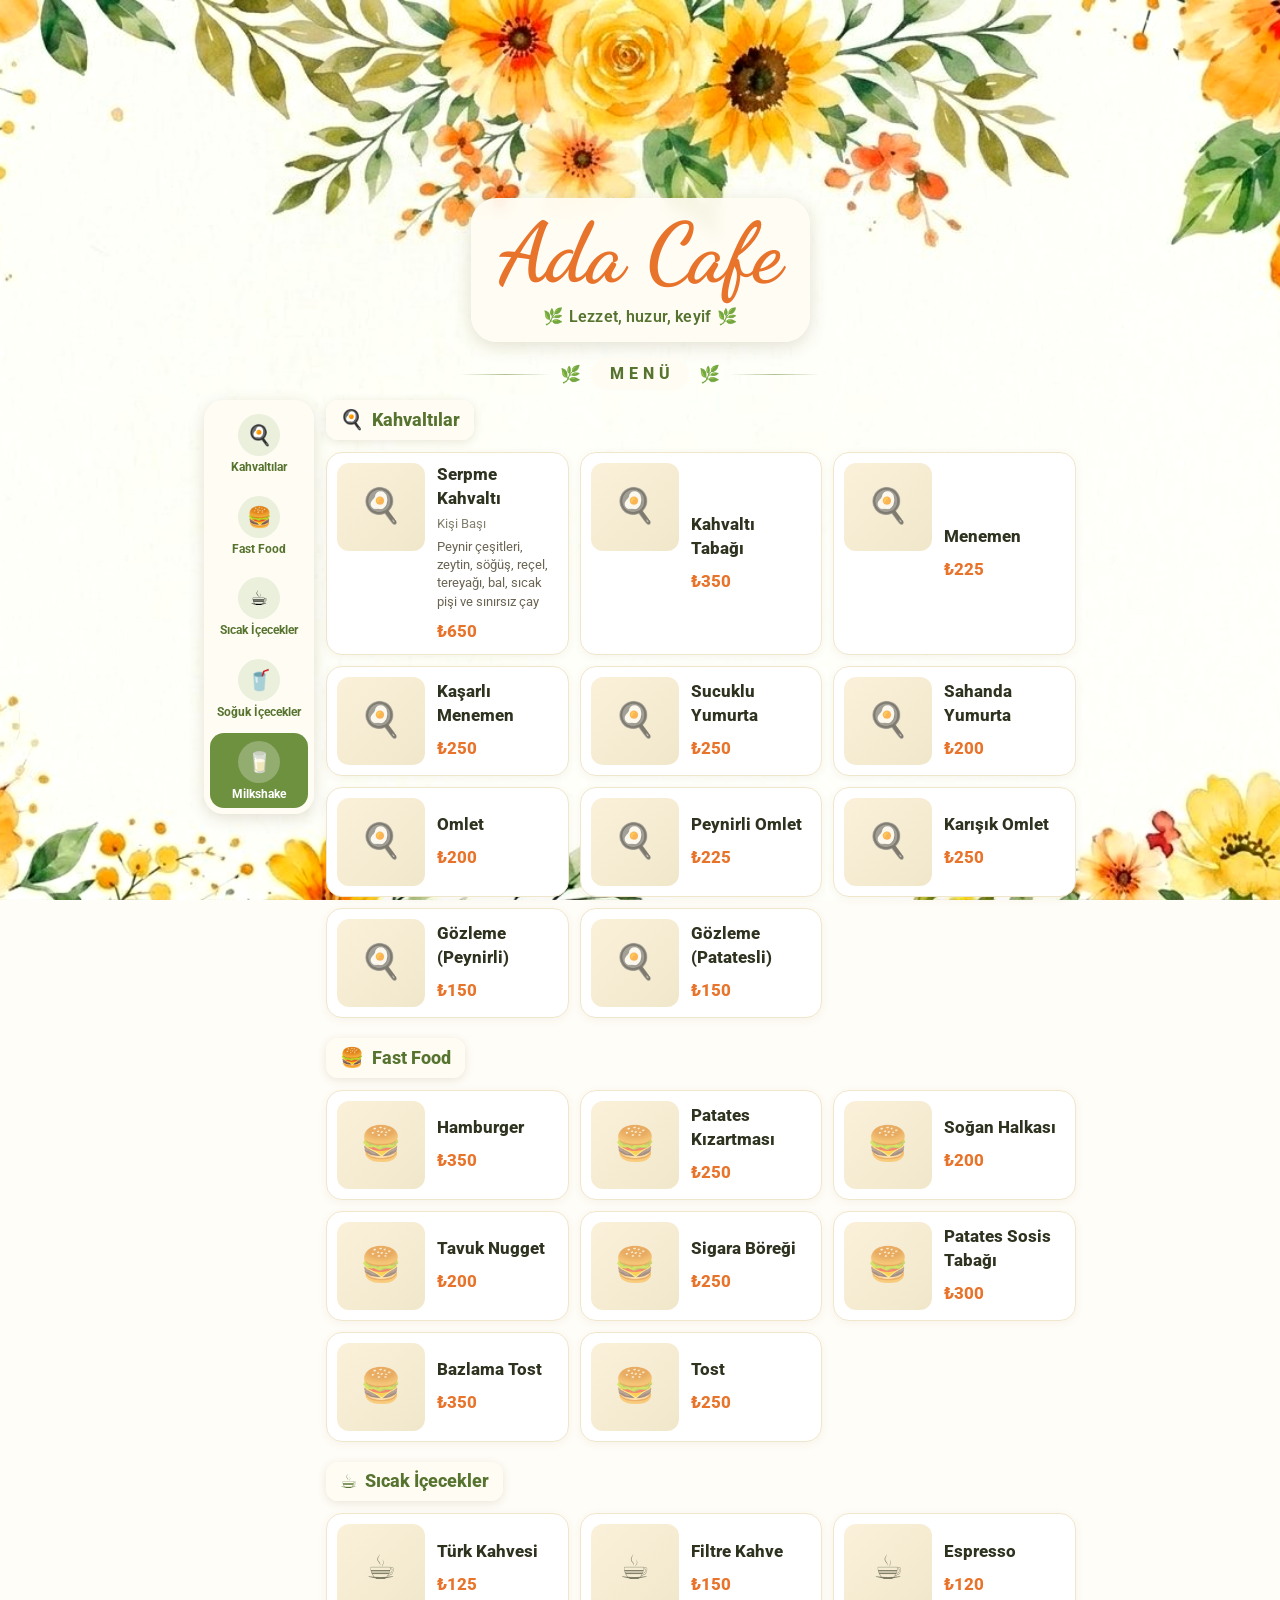
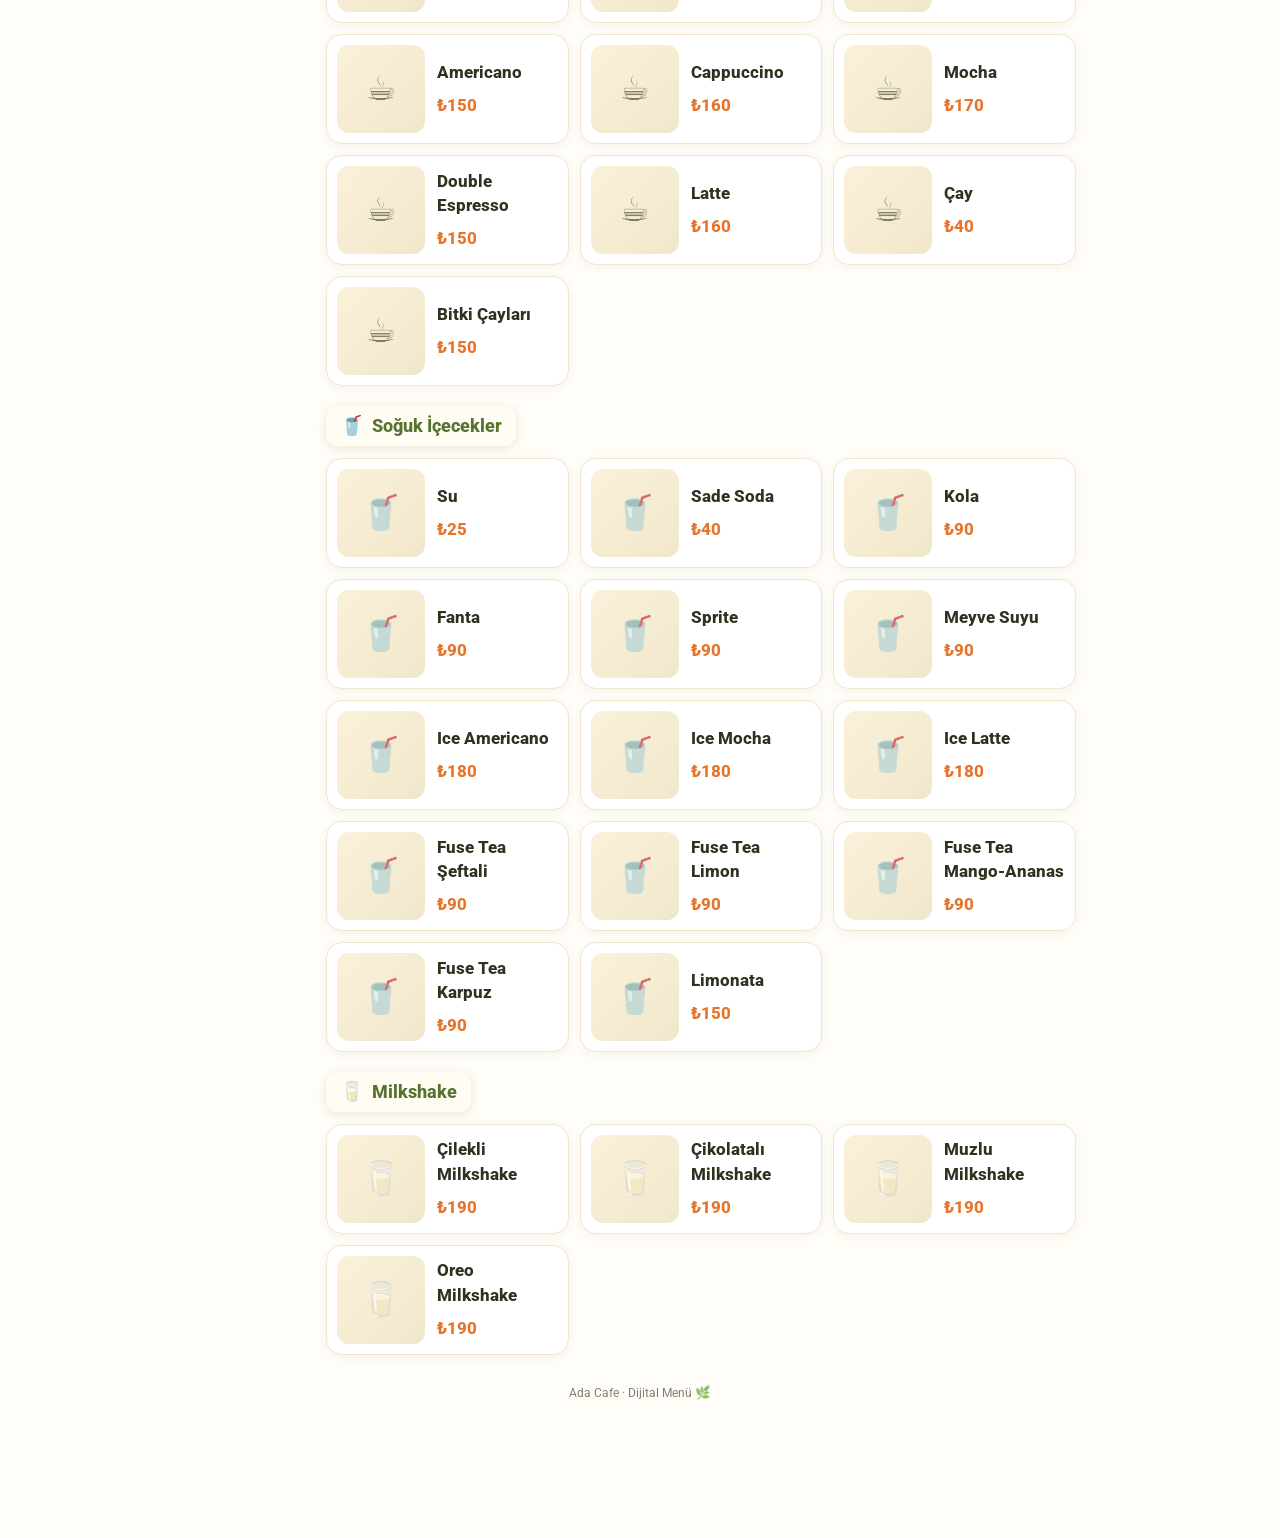
==== commit 222c7231: "Ürün açıklaması + fotoğraf büyütme (lightbox) - Her ürüne description alanı: müşteri kartında fiyatı" ====
--- a/index.html
+++ b/index.html
@@ -38,6 +38,13 @@
     </footer>
   </div>
 
+  <!-- Fotoğraf büyütme (lightbox) -->
+  <div class="lightbox" id="lightbox" hidden>
+    <button class="lightbox-close" id="lightboxClose" type="button" aria-label="Kapat">&times;</button>
+    <img class="lightbox-img" id="lightboxImg" src="" alt="">
+    <div class="lightbox-cap" id="lightboxCap"></div>
+  </div>
+
   <!--
     Çevrimdışı önyükleme (bootstrap) kopyası.
     index.html çift tıkla (file://) açıldığında tarayıcılar yerel menu.json fetch'ini
@@ -52,7 +59,7 @@
     {
       "id": "kahvaltilar", "name": "Kahvaltılar", "icon": "🍳",
       "items": [
-        { "id": "serpme-kahvalti", "name": "Serpme Kahvaltı", "price": 650, "note": "Kişi Başı", "image": null, "available": true },
+        { "id": "serpme-kahvalti", "name": "Serpme Kahvaltı", "price": 650, "note": "Kişi Başı", "description": "Peynir çeşitleri, zeytin, söğüş, reçel, tereyağı, bal, sıcak pişi ve sınırsız çay", "image": null, "available": true },
         { "id": "kahvalti-tabagi", "name": "Kahvaltı Tabağı", "price": 350, "note": "", "image": null, "available": true },
         { "id": "menemen", "name": "Menemen", "price": 225, "note": "", "image": null, "available": true },
         { "id": "kasarli-menemen", "name": "Kaşarlı Menemen", "price": 250, "note": "", "image": null, "available": true },
--- a/css/style.css
+++ b/css/style.css
@@ -257,6 +257,8 @@
 }
 .item-thumb img { width: 100%; height: 100%; object-fit: cover; }
 .item-thumb .ph { font-size: 2.1rem; opacity: .6; }
+.item-thumb.zoomable { cursor: zoom-in; }
+.item-thumb.zoomable:focus-visible { outline: 2px solid var(--primary); outline-offset: 2px; }
 .item-info {
   flex: 1 1 auto;
   min-width: 0;
@@ -273,8 +275,15 @@
   overflow-wrap: anywhere;
 }
 .item-note { margin: 0; font-size: .82rem; color: var(--muted); }
+.item-desc {
+  margin: 2px 0 0;
+  font-size: .84rem;
+  line-height: 1.35;
+  color: #6A6453;
+  white-space: pre-line; /* admin'de satır başları korunur */
+}
 .price {
-  margin-top: 4px;
+  margin-top: 5px;
   font-weight: 800;
   font-size: 1.08rem;
   color: var(--primary);
@@ -303,6 +312,54 @@
   padding: 16px 16px 4px;
 }
 .site-footer .leaf { color: var(--green); opacity: .7; }
+
+/* Fotoğraf büyütme (lightbox) */
+.lightbox {
+  position: fixed;
+  inset: 0;
+  z-index: 100;
+  background: rgba(20, 15, 5, .9);
+  display: flex;
+  align-items: center;
+  justify-content: center;
+  padding: 20px;
+  -webkit-backdrop-filter: blur(2px);
+  backdrop-filter: blur(2px);
+}
+.lightbox[hidden] { display: none; }
+.lightbox-img {
+  max-width: 94vw;
+  max-height: 82vh;
+  border-radius: 14px;
+  background: #fff;
+  object-fit: contain;
+  box-shadow: 0 14px 50px rgba(0, 0, 0, .55);
+}
+.lightbox-cap {
+  position: absolute;
+  left: 0; right: 0; bottom: 22px;
+  text-align: center;
+  color: #fff;
+  font-weight: 700;
+  font-size: 1rem;
+  padding: 0 20px;
+  text-shadow: 0 1px 4px rgba(0, 0, 0, .7);
+}
+.lightbox-close {
+  position: absolute;
+  top: 14px; right: 16px;
+  width: 44px; height: 44px;
+  border: none;
+  border-radius: 50%;
+  background: rgba(255, 255, 255, .18);
+  color: #fff;
+  font-size: 1.8rem;
+  line-height: 1;
+  cursor: pointer;
+  display: grid;
+  place-items: center;
+}
+.lightbox-close:hover { background: rgba(255, 255, 255, .3); }
 
 /* ---- Responsive: tablet ---- */
 @media (min-width: 560px) {
@@ -512,6 +569,7 @@
 .item-row .name-price .name-in { flex: 1 1 auto; min-width: 0; }
 .item-row .name-price .price-in { width: 92px; flex: 0 0 auto; }
 .item-row .note-in { width: 100%; }
+.item-row .desc-in { width: 100%; min-height: 44px; resize: vertical; line-height: 1.3; }
 .item-row .row-tools { display: flex; gap: 4px; align-items: center; }
 
 /* Görsel hücresi */
